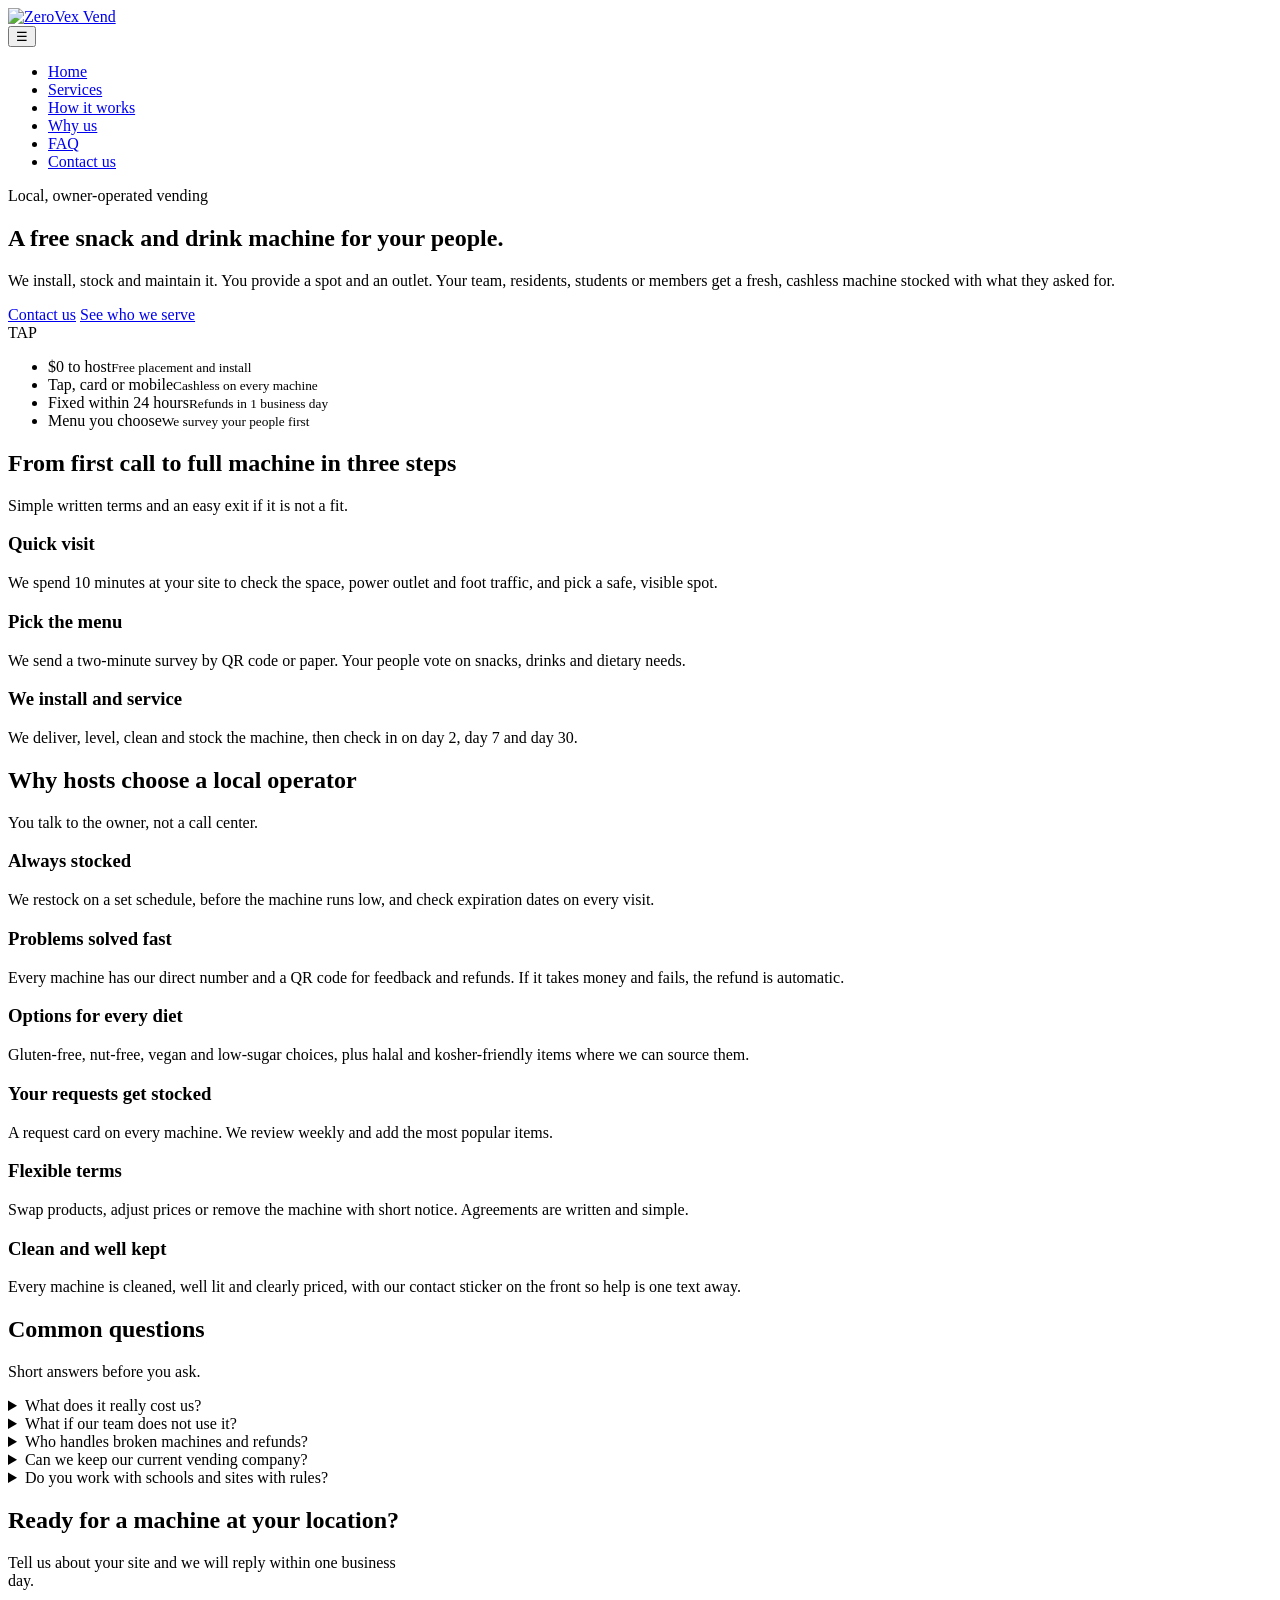
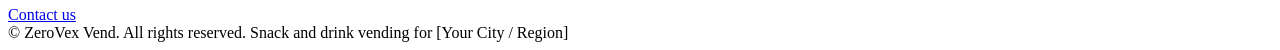
==== index.html @ 3e56f707 "Add files via upload" ====
<!DOCTYPE html>
<html lang="en">
<head>
<meta charset="utf-8">
<meta name="viewport" content="width=device-width, initial-scale=1">
<title>ZeroVex Vend | Free Snack & Drink Vending for Local Businesses</title>
<meta name="description" content="Free, fully managed snack and drink vending machines for apartments, warehouses, construction sites, schools, gyms and offices. Cashless payment, custom menus, 24-hour service response.">
<link rel="preconnect" href="https://fonts.googleapis.com">
<link rel="preconnect" href="https://fonts.gstatic.com" crossorigin>
<link href="https://fonts.googleapis.com/css2?family=Bricolage+Grotesque:opsz,wght@12..96,600;12..96,800&family=DM+Sans:wght@400;500;700&display=swap" rel="stylesheet">
<link rel="icon" href="images/favicon.svg" type="image/svg+xml">
<link rel="icon" href="images/favicon.ico" sizes="48x48">
<link rel="apple-touch-icon" href="images/apple-touch-icon.png">
<meta name="theme-color" content="#0E5C63">
<link rel="stylesheet" href="style.css">
</head>
<body>

<header>
  <div class="wrap nav">
    <a class="logo" href="index.html"><img src="images/logo.svg" alt="ZeroVex Vend" width="139" height="44"></a>
    <nav aria-label="Main">
      <button class="menu-btn" aria-label="Toggle menu" aria-expanded="false" id="mb">&#9776;</button>
      <ul id="nl"><li><a href="index.html" aria-current="page">Home</a></li><li><a href="services.html">Services</a></li><li><a href="index.html#how">How it works</a></li><li><a href="index.html#why">Why us</a></li><li><a href="index.html#faq">FAQ</a></li><li><a class="btn" href="contact.html">Contact us</a></li></ul>
    </nav>
  </div>
</header>

<main id="top">
<section class="hero">
  <div class="wrap grid">
    <div>
      <span class="tag">Local, owner-operated vending</span>
      <h1>A free snack and drink machine for your people.</h1>
      <p>We install, stock and maintain it. You provide a spot and an outlet. Your team, residents, students or members get a fresh, cashless machine stocked with what they asked for.</p>
      <div class="btns">
        <a class="btn" href="contact.html">Contact us</a>
        <a class="btn ghost" href="services.html">See who we serve</a>
      </div>
    </div>
    <div class="machine" role="img" aria-label="Illustration of a vending machine dispensing a snack">
      <div class="top"><b></b><b></b><b></b></div>
      <div class="body">
        <div class="glass">
          <span class="c1"></span><span class="c2"></span><span class="c3"></span><span class="c4"></span>
          <span class="c5"></span><span class="c6"></span><span class="c1 drop"></span><span class="c2"></span>
          <span class="c3"></span><span class="c4"></span><span class="c5"></span><span class="c6"></span>
          <span class="c2"></span><span class="c1"></span><span class="c4"></span><span class="c3"></span>
        </div>
        <div class="panel">
          <div class="screen">TAP</div>
          <div class="reader"></div>
          <div class="keys"><b></b><b></b><b></b><b></b><b></b><b></b></div>
        </div>
      </div>
      <div class="tray"></div>
    </div>
  </div>
</section>

<div class="strip">
  <div class="wrap">
    <ul>
      <li>$0 to host<small>Free placement and install</small></li>
      <li>Tap, card or mobile<small>Cashless on every machine</small></li>
      <li>Fixed within 24 hours<small>Refunds in 1 business day</small></li>
      <li>Menu you choose<small>We survey your people first</small></li>
    </ul>
  </div>
</div>

<section id="how">
  <div class="wrap">
    <h2>From first call to full machine in three steps</h2>
    <p class="lede">Simple written terms and an easy exit if it is not a fit.</p>
    <div class="steps">
      <div class="step"><h3>Quick visit</h3><p>We spend 10 minutes at your site to check the space, power outlet and foot traffic, and pick a safe, visible spot.</p></div>
      <div class="step"><h3>Pick the menu</h3><p>We send a two-minute survey by QR code or paper. Your people vote on snacks, drinks and dietary needs.</p></div>
      <div class="step"><h3>We install and service</h3><p>We deliver, level, clean and stock the machine, then check in on day 2, day 7 and day 30.</p></div>
    </div>
  </div>
</section>

<section class="why" id="why">
  <div class="wrap">
    <h2>Why hosts choose a local operator</h2>
    <p class="lede">You talk to the owner, not a call center.</p>
    <div class="cols">
      <div><h3>Always stocked</h3><p>We restock on a set schedule, before the machine runs low, and check expiration dates on every visit.</p></div>
      <div><h3>Problems solved fast</h3><p>Every machine has our direct number and a QR code for feedback and refunds. If it takes money and fails, the refund is automatic.</p></div>
      <div><h3>Options for every diet</h3><p>Gluten-free, nut-free, vegan and low-sugar choices, plus halal and kosher-friendly items where we can source them.</p></div>
      <div><h3>Your requests get stocked</h3><p>A request card on every machine. We review weekly and add the most popular items.</p></div>
      <div><h3>Flexible terms</h3><p>Swap products, adjust prices or remove the machine with short notice. Agreements are written and simple.</p></div>
      <div><h3>Clean and well kept</h3><p>Every machine is cleaned, well lit and clearly priced, with our contact sticker on the front so help is one text away.</p></div>
    </div>
  </div>
</section>

<section class="faq" id="faq">
  <div class="wrap">
    <h2>Common questions</h2>
    <p class="lede">Short answers before you ask.</p>
    <details><summary>What does it really cost us?</summary><p>Nothing. We provide the machine, installation, stocking and maintenance. You provide a spot and access to power.</p></details>
    <details><summary>What if our team does not use it?</summary><p>That is what the survey is for. We stock what your people asked for, then adjust the menu based on sales and requests. If it is still not working, we remove the machine with short notice.</p></details>
    <details><summary>Who handles broken machines and refunds?</summary><p>We do. Call or text the number on the machine. We respond within 24 hours, and refunds are processed within one business day.</p></details>
    <details><summary>Can we keep our current vending company?</summary><p>Yes. Many hosts add one of our machines for healthy options, cold drinks or coffee alongside their current setup.</p></details>
    <details><summary>Do you work with schools and sites with rules?</summary><p>Yes. We follow your nutrition and vendor guidelines and can support student programs. We also carry the insurance certificate hosts or corporate offices ask for.</p></details>
  </div>
</section>
<section class="cta">
  <div class="wrap">
    <h2>Ready for a machine at your location?</h2>
    <p style="max-width:52ch">Tell us about your site and we will reply within one business day.</p>
    <a class="btn" href="contact.html">Contact us</a>
  </div>
</section>
</main>

<footer>
  <div class="wrap">
    <span>&copy; <span id="yr"></span> ZeroVex Vend. All rights reserved.</span>
    <span>Snack and drink vending for [Your City / Region]</span>
  </div>
</footer>

<script src="script.js"></script>
</body>
</html>
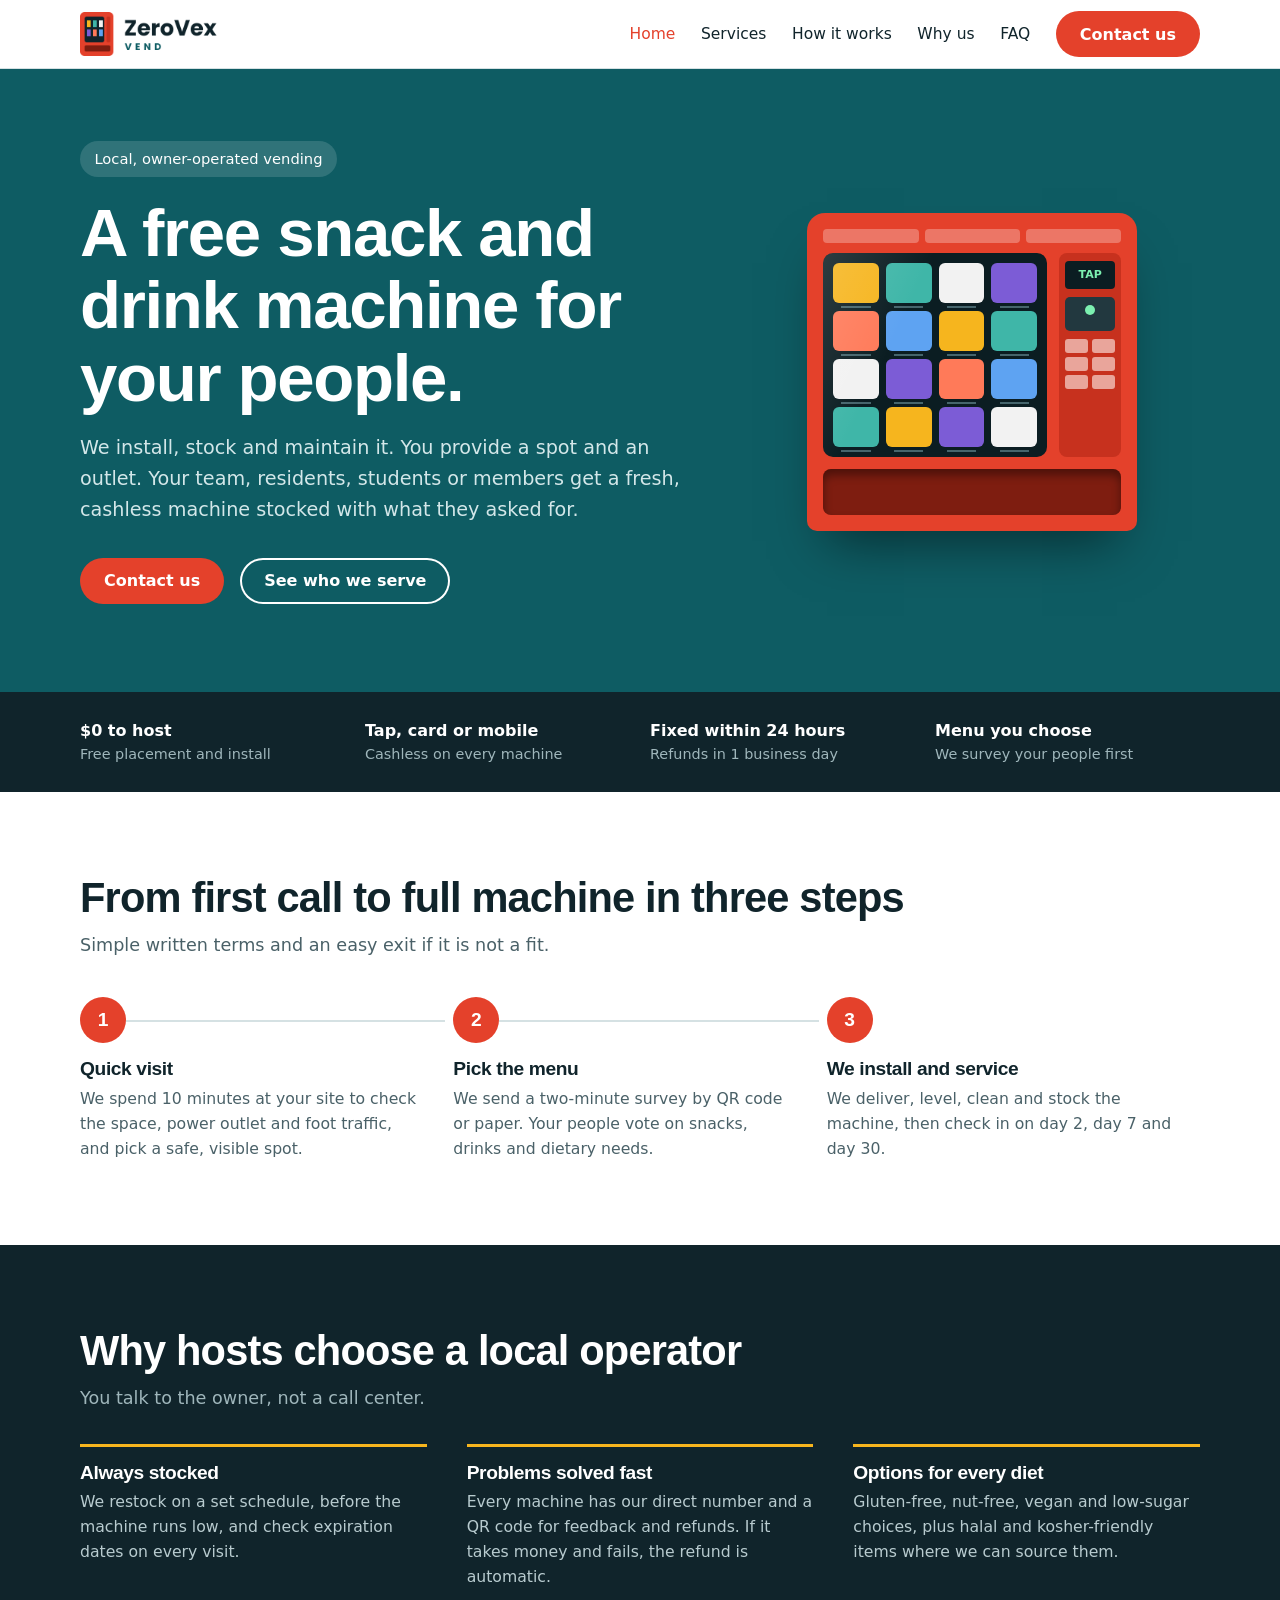
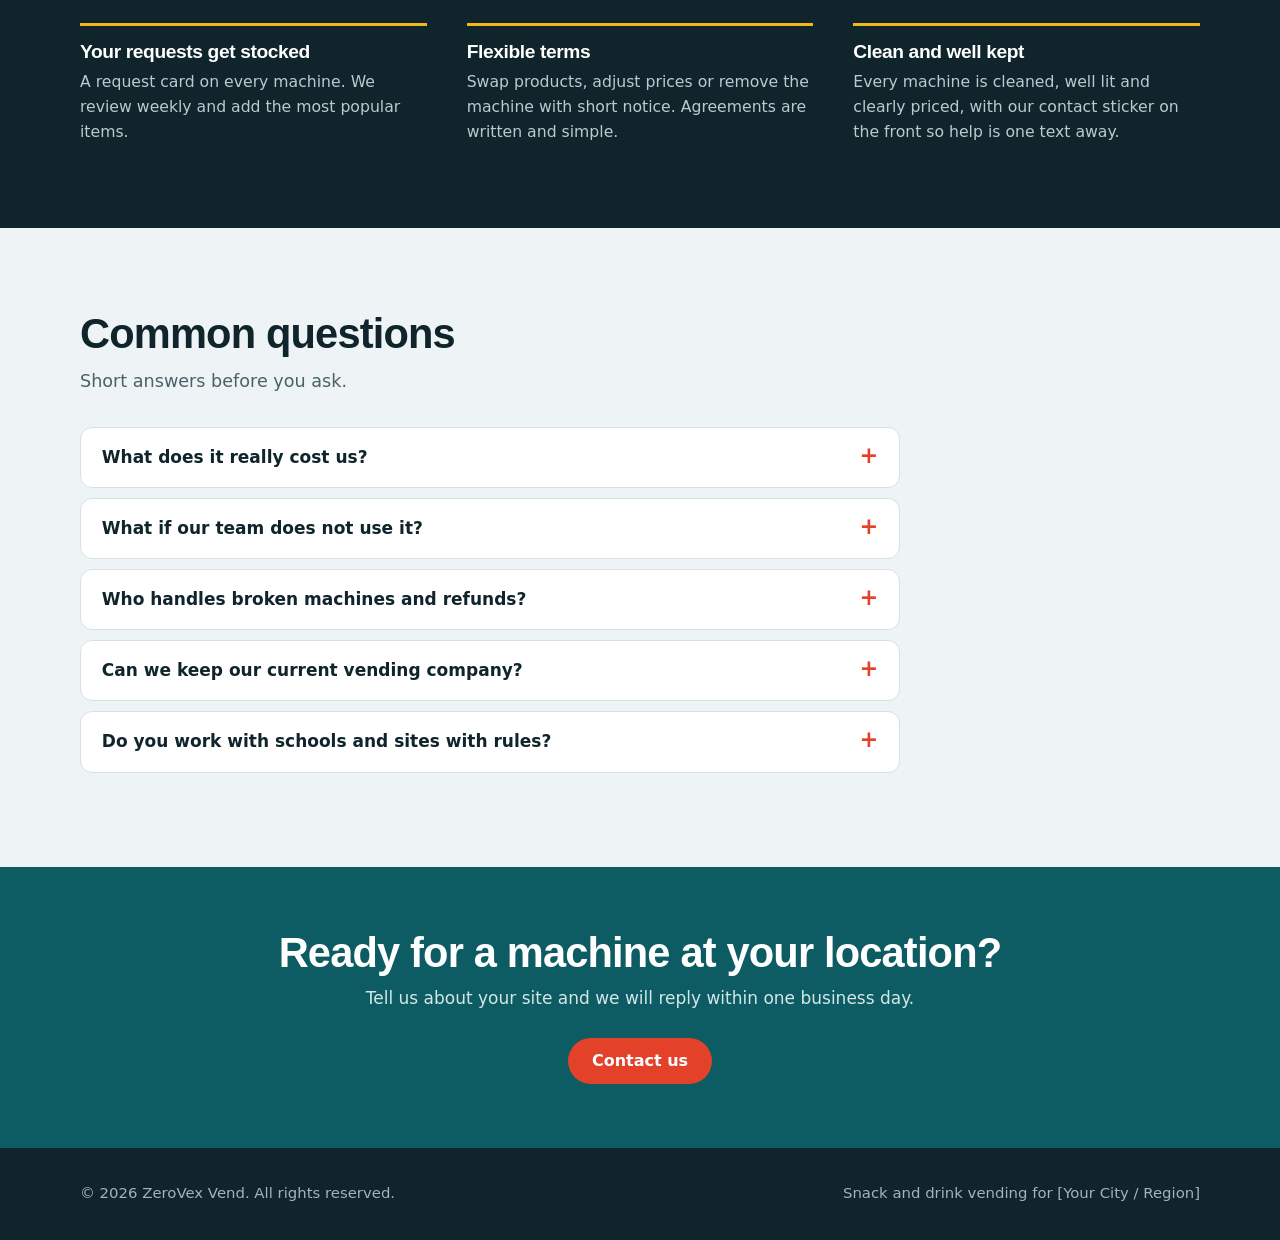
==== commit 595b1055: "Add files via upload" ====
--- a/index.html
+++ b/index.html
@@ -8,17 +8,19 @@
 <link rel="preconnect" href="https://fonts.googleapis.com">
 <link rel="preconnect" href="https://fonts.gstatic.com" crossorigin>
 <link href="https://fonts.googleapis.com/css2?family=Bricolage+Grotesque:opsz,wght@12..96,600;12..96,800&family=DM+Sans:wght@400;500;700&display=swap" rel="stylesheet">
-<link rel="icon" href="images/favicon.svg" type="image/svg+xml">
-<link rel="icon" href="images/favicon.ico" sizes="48x48">
-<link rel="apple-touch-icon" href="images/apple-touch-icon.png">
+<link rel="icon" type="image/png" sizes="16x16" href="assets/favicon/favicon-16.png">
+<link rel="icon" type="image/png" sizes="32x32" href="assets/favicon/favicon-32.png">
+<link rel="icon" type="image/png" sizes="192x192" href="assets/favicon/favicon-192.png">
+<link rel="icon" href="assets/favicon/favicon.ico" sizes="48x48">
+<link rel="apple-touch-icon" href="assets/favicon/apple-touch-icon.png">
 <meta name="theme-color" content="#0E5C63">
-<link rel="stylesheet" href="style.css">
+<link rel="stylesheet" href="assets/css/style.css">
 </head>
 <body>
 
 <header>
   <div class="wrap nav">
-    <a class="logo" href="index.html"><img src="images/logo.svg" alt="ZeroVex Vend" width="139" height="44"></a>
+    <a class="logo" href="index.html"><img src="assets/img/logo.png" alt="ZeroVex Vend" width="138" height="44"></a>
     <nav aria-label="Main">
       <button class="menu-btn" aria-label="Toggle menu" aria-expanded="false" id="mb">&#9776;</button>
       <ul id="nl"><li><a href="index.html" aria-current="page">Home</a></li><li><a href="services.html">Services</a></li><li><a href="index.html#how">How it works</a></li><li><a href="index.html#why">Why us</a></li><li><a href="index.html#faq">FAQ</a></li><li><a class="btn" href="contact.html">Contact us</a></li></ul>
@@ -123,6 +125,6 @@
   </div>
 </footer>
 
-<script src="script.js"></script>
+<script src="assets/js/script.js"></script>
 </body>
 </html>
--- a/assets/css/style.css
+++ b/assets/css/style.css
@@ -0,0 +1,150 @@
+:root{
+  --ink:#10242B; --teal:#0E5C63; --mist:#EEF4F5; --white:#fff;
+  --red:#E4412B; --amber:#F6B51E; --line:#D5E1E3; --muted:#4A6168;
+  --display:'Bricolage Grotesque','Arial Black',Arial,sans-serif;
+  --body:'DM Sans',system-ui,-apple-system,'Segoe UI',Arial,sans-serif;
+}
+*{box-sizing:border-box;margin:0;padding:0}
+html{scroll-behavior:smooth;scroll-padding-top:72px}
+body{font-family:var(--body);color:var(--ink);background:var(--white);line-height:1.6;font-size:17px}
+h1,h2,h3{font-family:var(--display);line-height:1.08;letter-spacing:-.02em}
+h1{font-size:clamp(2.4rem,5.6vw,4.2rem);font-weight:800}
+h2{font-size:clamp(1.8rem,3.6vw,2.6rem);font-weight:800;margin-bottom:.6rem}
+h3{font-size:1.2rem;font-weight:600;margin-bottom:.35rem}
+p{max-width:62ch}
+a{color:inherit}
+:focus-visible{outline:3px solid var(--amber);outline-offset:3px}
+.wrap{width:min(1120px,92%);margin-inline:auto}
+section{padding:84px 0}
+.lede{color:var(--muted);font-size:1.1rem;margin-bottom:2rem}
+
+/* nav */
+header{position:sticky;top:0;z-index:20;background:rgba(255,255,255,.94);backdrop-filter:blur(8px);border-bottom:1px solid var(--line)}
+.nav{display:flex;align-items:center;justify-content:space-between;height:68px}
+.logo{font-family:var(--display);font-weight:800;font-size:1.25rem;text-decoration:none;display:flex;align-items:center;gap:.55rem}
+.logo i{width:24px;height:30px;border-radius:5px;background:var(--red);display:inline-block;position:relative}
+.logo i::after{content:"";position:absolute;inset:5px 5px 11px;background:var(--white);border-radius:2px;opacity:.9}
+nav ul{display:flex;gap:1.6rem;list-style:none;align-items:center}
+nav a{text-decoration:none;font-weight:500;font-size:.97rem}
+nav a:hover{color:var(--red)}
+.btn{display:inline-block;background:var(--red);color:var(--white)!important;padding:.85rem 1.5rem;border-radius:999px;font-weight:700;text-decoration:none;border:0;cursor:pointer;font:700 1rem var(--body);transition:transform .15s,background .15s}
+.btn:hover{background:#c8321e;transform:translateY(-2px)}
+.btn.ghost{background:transparent;color:var(--ink)!important;box-shadow:inset 0 0 0 2px var(--ink)}
+.btn.ghost:hover{background:var(--ink);color:var(--white)!important}
+.menu-btn{display:none;background:none;border:0;font-size:1.6rem;cursor:pointer}
+
+/* hero */
+.hero{background:var(--teal);color:var(--white);padding:72px 0 88px;overflow:hidden}
+.hero .grid{display:grid;grid-template-columns:1.15fr .85fr;gap:48px;align-items:center}
+.hero p{font-size:1.2rem;margin:1.2rem 0 2rem;color:#D3E7E9}
+.hero .btns{display:flex;gap:1rem;flex-wrap:wrap}
+.hero .btn.ghost{color:var(--white)!important;box-shadow:inset 0 0 0 2px var(--white)}
+.hero .btn.ghost:hover{background:var(--white);color:var(--teal)!important}
+.tag{display:inline-block;background:rgba(255,255,255,.14);padding:.4rem .9rem;border-radius:999px;font-size:.92rem;font-weight:500;margin-bottom:1.2rem}
+
+/* machine */
+.machine{width:min(330px,80vw);margin-inline:auto;background:var(--red);border-radius:18px 18px 10px 10px;padding:16px;box-shadow:0 30px 50px -20px rgba(0,0,0,.5);position:relative}
+.machine .top{height:14px;display:flex;gap:6px;margin-bottom:10px}
+.machine .top b{flex:1;background:rgba(255,255,255,.28);border-radius:4px}
+.body{display:grid;grid-template-columns:1fr 62px;gap:12px}
+.glass{background:#0b1d22;border-radius:10px;padding:10px;display:grid;grid-template-columns:repeat(4,1fr);gap:8px 7px;position:relative;overflow:hidden}
+.glass::after{content:"";position:absolute;inset:0;background:linear-gradient(115deg,rgba(255,255,255,.14) 0,transparent 35%);pointer-events:none}
+.glass span{height:40px;border-radius:6px;display:block;position:relative}
+.glass span::after{content:"";position:absolute;left:18%;right:18%;bottom:-5px;height:2px;background:#46656c}
+.c1{background:var(--amber)}.c2{background:#3FB6A8}.c3{background:#F2F2F2}.c4{background:#7C5CD6}.c5{background:#FF7A59}.c6{background:#5EA3F2}
+.glass .drop{animation:drop 7s cubic-bezier(.5,0,.9,.6) infinite;z-index:2}
+.panel{background:#C7311E;border-radius:8px;padding:8px 6px;display:flex;flex-direction:column;gap:8px;align-items:center}
+.screen{width:100%;height:28px;background:#0b1d22;border-radius:4px;color:#7CF0B0;font:700 11px/28px var(--body);text-align:center}
+.reader{width:100%;height:34px;border-radius:5px;background:#22383f;position:relative}
+.reader::after{content:"";position:absolute;top:8px;left:50%;width:10px;height:10px;margin-left:-5px;border-radius:50%;background:#7CF0B0;animation:blink 7s infinite}
+.keys{display:grid;grid-template-columns:1fr 1fr;gap:4px;width:100%}
+.keys b{height:14px;background:#E9A59B;border-radius:3px}
+.tray{margin-top:12px;height:46px;background:#7e1d10;border-radius:8px;box-shadow:inset 0 6px 10px rgba(0,0,0,.4)}
+@keyframes drop{
+  0%,38%{transform:translateY(0);opacity:1;box-shadow:none}
+  45%{box-shadow:0 0 0 3px rgba(255,255,255,.8)}
+  50%{transform:translateY(0)}
+  66%{transform:translateY(172px);opacity:1}
+  74%,90%{transform:translateY(172px);opacity:0}
+  91%{transform:translateY(0);opacity:0}
+  100%{transform:translateY(0);opacity:1}
+}
+@keyframes blink{0%,44%{opacity:.25}50%,60%{opacity:1}66%,100%{opacity:.25}}
+
+/* trust strip */
+.strip{background:var(--ink);color:var(--white);padding:26px 0}
+.strip ul{display:grid;grid-template-columns:repeat(4,1fr);gap:20px;list-style:none}
+.strip li{font-weight:700;font-size:1rem}
+.strip small{display:block;font-weight:400;color:#9FB6BB;font-size:.9rem}
+
+/* serve tabs */
+.serve{background:var(--mist)}
+.tabs{display:flex;flex-wrap:wrap;gap:.6rem;margin-bottom:1.6rem}
+.tab{background:var(--white);border:2px solid var(--line);padding:.65rem 1.2rem;border-radius:999px;font:700 .98rem var(--body);cursor:pointer;color:var(--ink);transition:.15s}
+.tab:hover{border-color:var(--teal)}
+.tab[aria-selected=true]{background:var(--ink);border-color:var(--ink);color:var(--white)}
+.panelbox{background:var(--white);border-radius:18px;padding:34px;display:grid;grid-template-columns:1fr 1fr;gap:34px;border:1px solid var(--line);animation:swap .35s ease}
+@keyframes swap{from{opacity:0;transform:translateY(8px)}to{opacity:1;transform:none}}
+.panelbox ul{list-style:none;display:flex;flex-wrap:wrap;gap:.5rem;margin-top:.8rem}
+.panelbox li{background:var(--mist);padding:.35rem .85rem;border-radius:999px;font-size:.95rem}
+.panelbox h4{font:700 .95rem var(--body);color:var(--teal);margin-top:1.2rem}
+.panelbox p+p{margin-top:.6rem}
+
+/* steps */
+.steps{display:grid;grid-template-columns:repeat(3,1fr);gap:0;margin-top:2.4rem;counter-reset:s}
+.step{padding:0 28px 0 0;position:relative}
+.step::before{counter-increment:s;content:counter(s);display:grid;place-items:center;width:46px;height:46px;border-radius:50%;background:var(--red);color:var(--white);font:800 1.2rem var(--display);margin-bottom:1rem;position:relative;z-index:1}
+.step::after{content:"";position:absolute;top:23px;left:46px;right:8px;height:2px;background:var(--line)}
+.step:last-child::after{display:none}
+.step p{color:var(--muted);font-size:.98rem}
+
+/* why */
+.why{background:var(--ink);color:var(--white)}
+.why .lede{color:#9FB6BB}
+.cols{display:grid;grid-template-columns:repeat(3,1fr);gap:34px 40px;margin-top:2rem}
+.cols div{border-top:3px solid var(--amber);padding-top:1rem}
+.cols p{color:#B8CBCF;font-size:.98rem}
+
+/* contact */
+.contact .grid{display:grid;grid-template-columns:.9fr 1.1fr;gap:56px}
+.contact{min-height:70vh}
+form{display:grid;gap:14px}
+label{font-weight:700;font-size:.92rem;display:grid;gap:6px}
+input,select,textarea{font:400 1rem var(--body);padding:.8rem .95rem;border:2px solid var(--line);border-radius:10px;background:var(--white);color:var(--ink);width:100%}
+input:focus,select:focus,textarea:focus{border-color:var(--teal);outline:none}
+.two{display:grid;grid-template-columns:1fr 1fr;gap:14px}
+.direct{margin-top:1.6rem;display:grid;gap:.4rem}
+.direct a{font-weight:700;text-decoration:none;color:var(--teal)}
+.note{font-size:.88rem;color:var(--muted)}
+
+/* faq */
+.faq{background:var(--mist)}
+details{background:var(--white);border:1px solid var(--line);border-radius:12px;padding:1rem 1.3rem;margin-bottom:10px;max-width:820px}
+summary{font-weight:700;cursor:pointer;list-style:none;display:flex;justify-content:space-between;gap:1rem}
+summary::after{content:"+";font-size:1.4rem;line-height:1;color:var(--red);transition:transform .2s}
+details[open] summary::after{transform:rotate(45deg)}
+details p{margin-top:.6rem;color:var(--muted)}
+
+footer{background:var(--ink);color:#9FB6BB;padding:34px 0;font-size:.93rem}
+footer .wrap{display:flex;justify-content:space-between;flex-wrap:wrap;gap:1rem}
+
+@media(max-width:860px){
+  .hero .grid,.panelbox,.contact .grid{grid-template-columns:1fr}
+  .strip ul{grid-template-columns:1fr 1fr}
+  .steps,.cols{grid-template-columns:1fr}
+  .step{padding-bottom:24px}.step::after{display:none}
+  nav ul{display:none;position:absolute;top:68px;left:0;right:0;background:var(--white);flex-direction:column;padding:1.2rem;border-bottom:1px solid var(--line);align-items:flex-start}
+  nav ul.open{display:flex}
+  .menu-btn{display:block}
+  section{padding:60px 0}
+  .two{grid-template-columns:1fr}
+}
+@media(prefers-reduced-motion:reduce){
+  *{animation:none!important;transition:none!important;scroll-behavior:auto!important}
+}
+nav a[aria-current=page]{color:var(--red)}
+.ph{font-size:clamp(2rem,4vw,3rem);font-weight:800;margin-bottom:.6rem}
+.cta{background:var(--teal);color:var(--white);text-align:center;padding:64px 0}
+.cta p{margin:.6rem auto 1.6rem;color:#D3E7E9}
+
+.logo img{height:44px;width:auto;display:block}
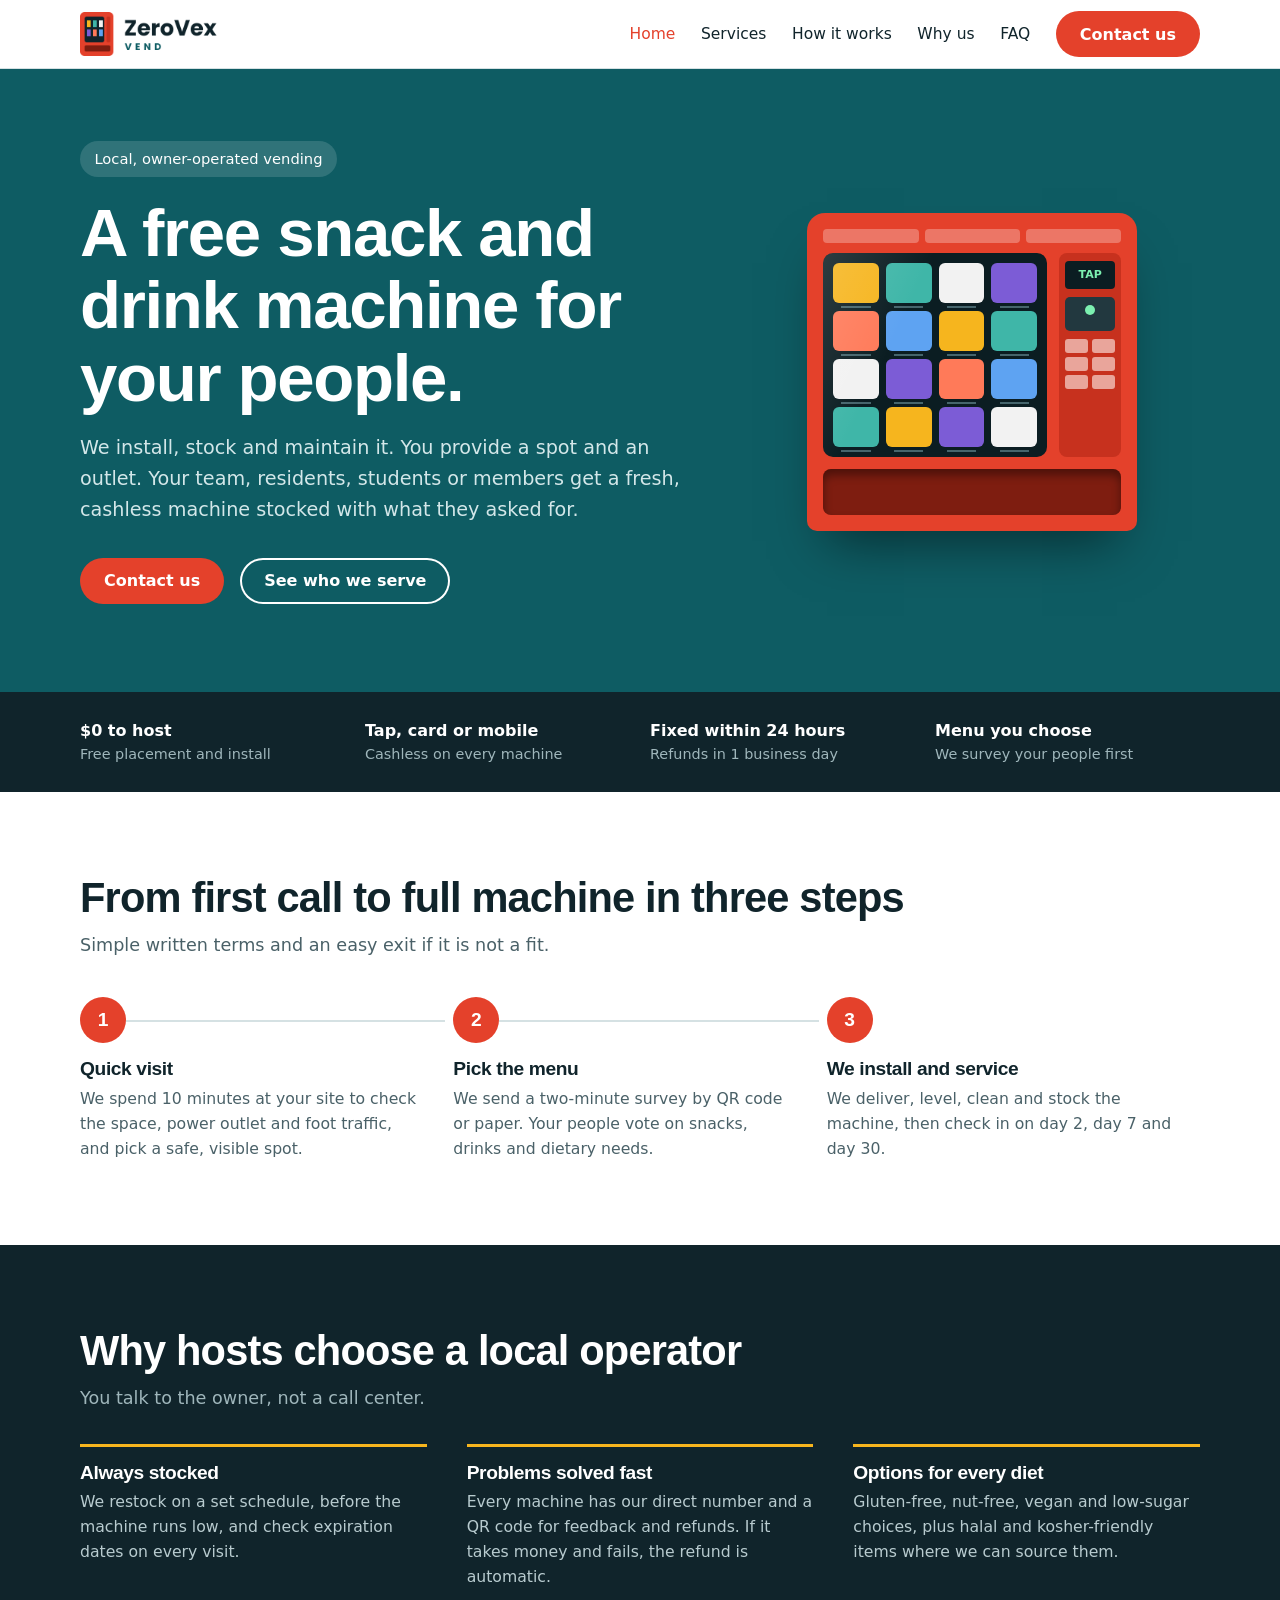
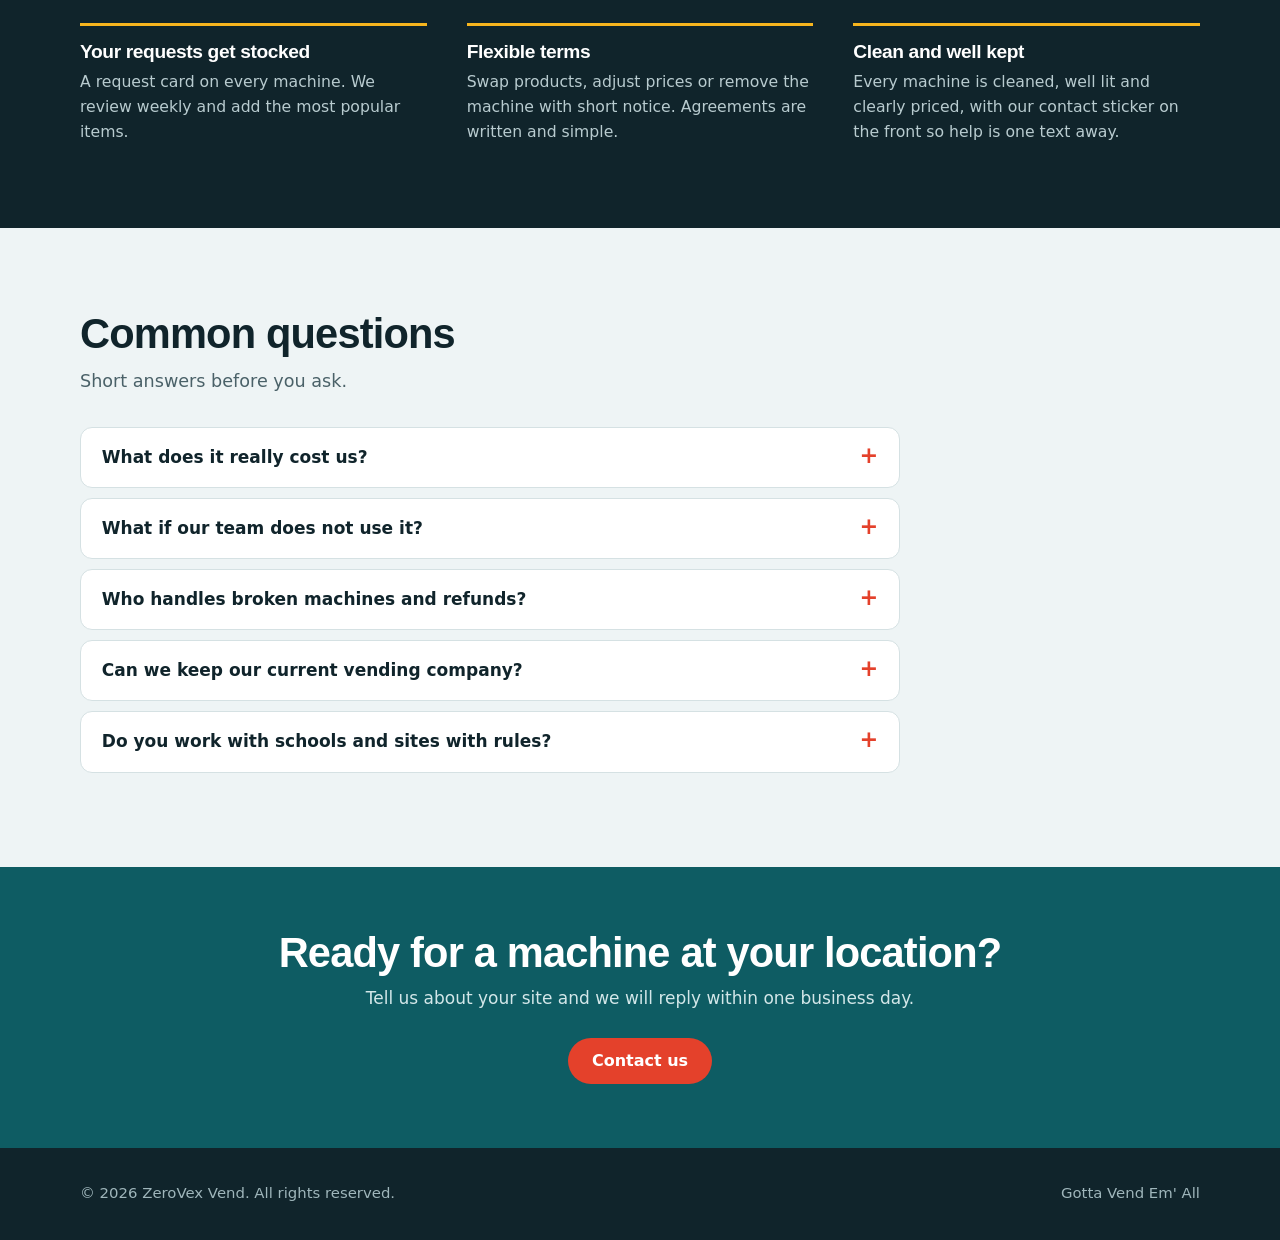
==== commit 6c34f79b: "Update footer text for vending service" ====
--- a/index.html
+++ b/index.html
@@ -121,7 +121,7 @@
 <footer>
   <div class="wrap">
     <span>&copy; <span id="yr"></span> ZeroVex Vend. All rights reserved.</span>
-    <span>Snack and drink vending for [Your City / Region]</span>
+    <span>Gotta Vend Em' All</span>
   </div>
 </footer>
 
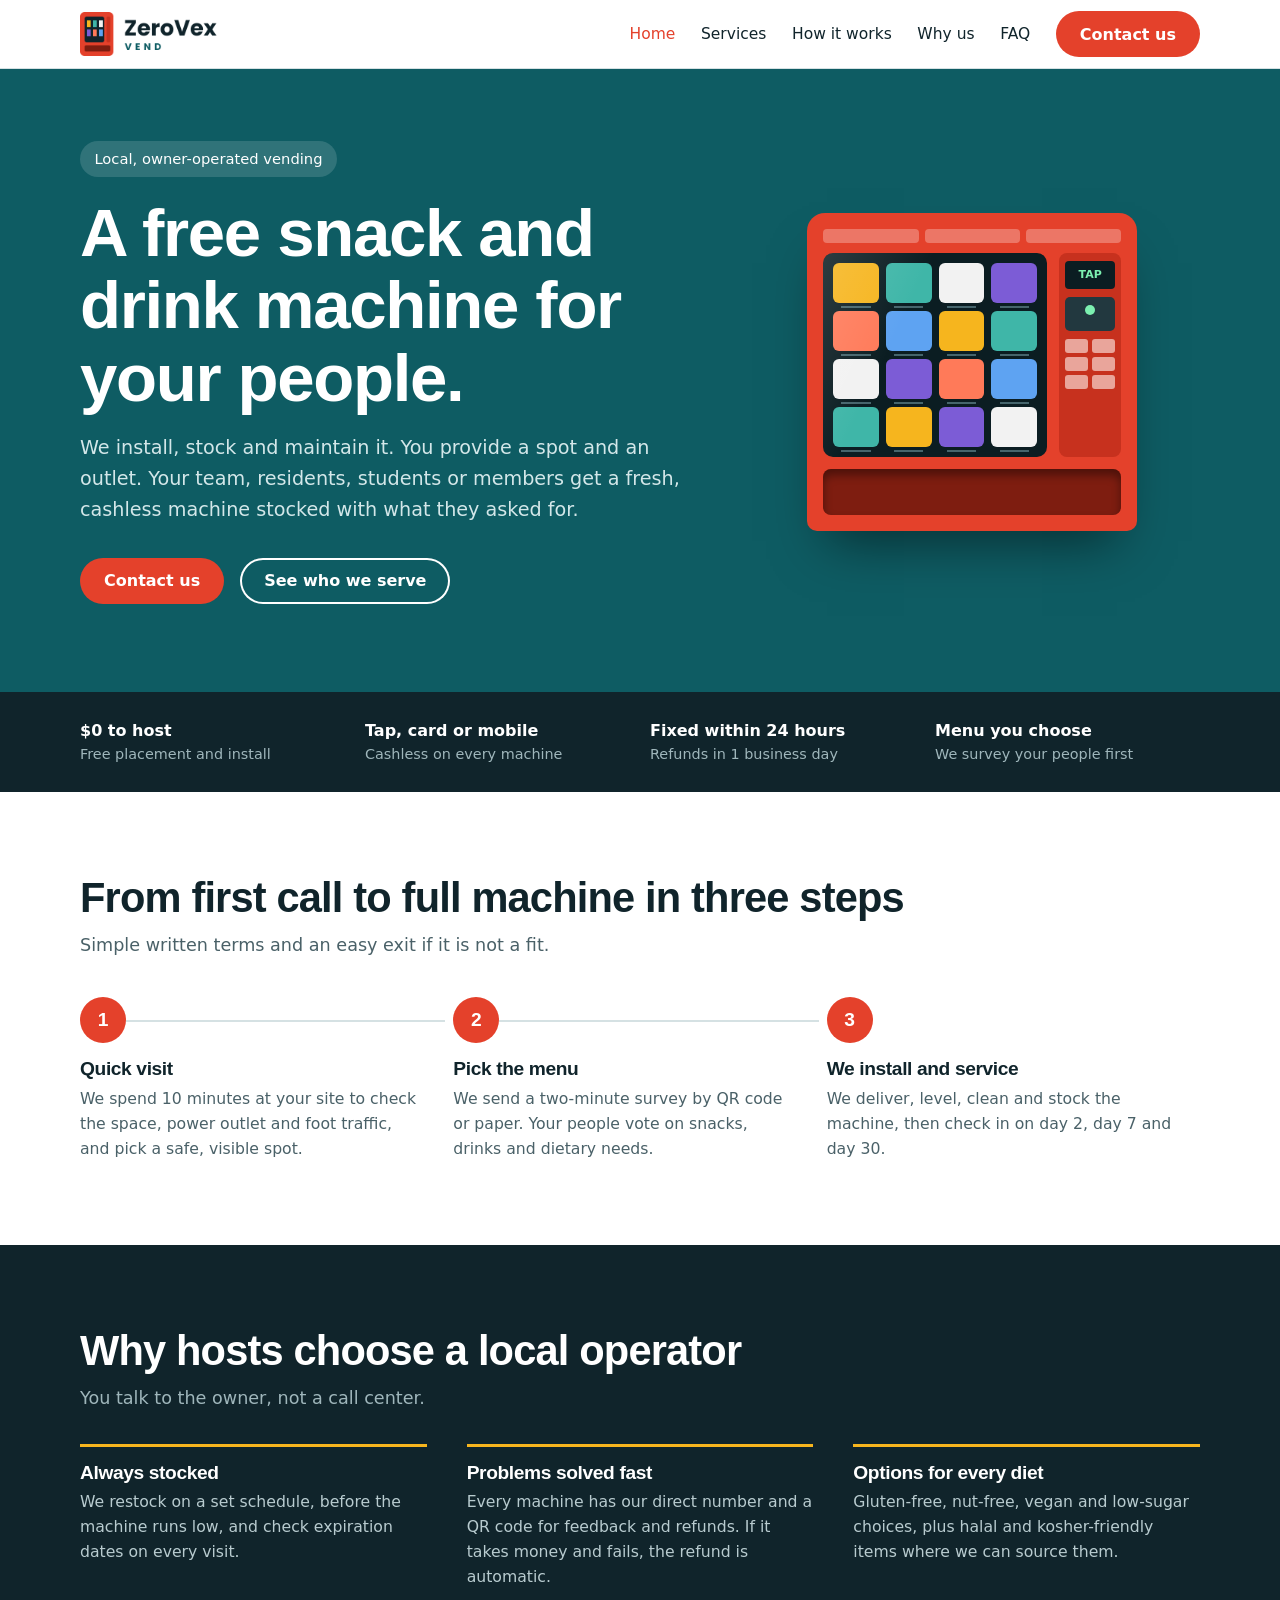
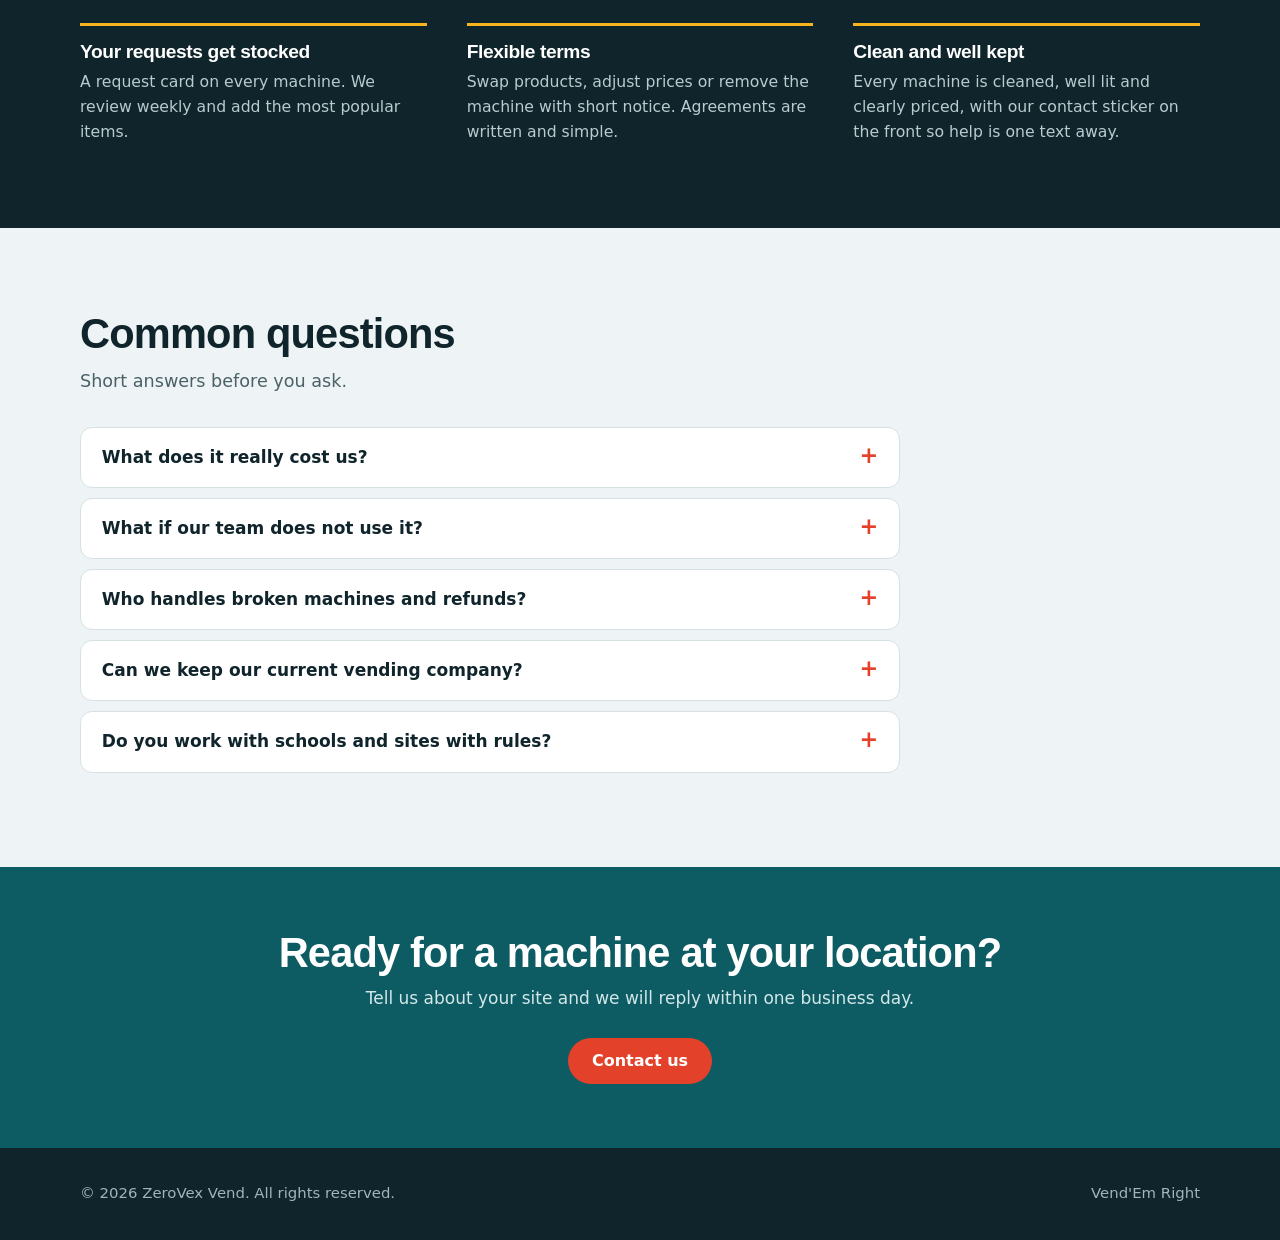
==== commit d14f37a9: "Update footer text from 'Gotta Vend Em' to 'Vend'Em Right'" ====
--- a/index.html
+++ b/index.html
@@ -121,7 +121,7 @@
 <footer>
   <div class="wrap">
     <span>&copy; <span id="yr"></span> ZeroVex Vend. All rights reserved.</span>
-    <span>Gotta Vend Em' All</span>
+    <span>Vend'Em Right</span>
   </div>
 </footer>
 
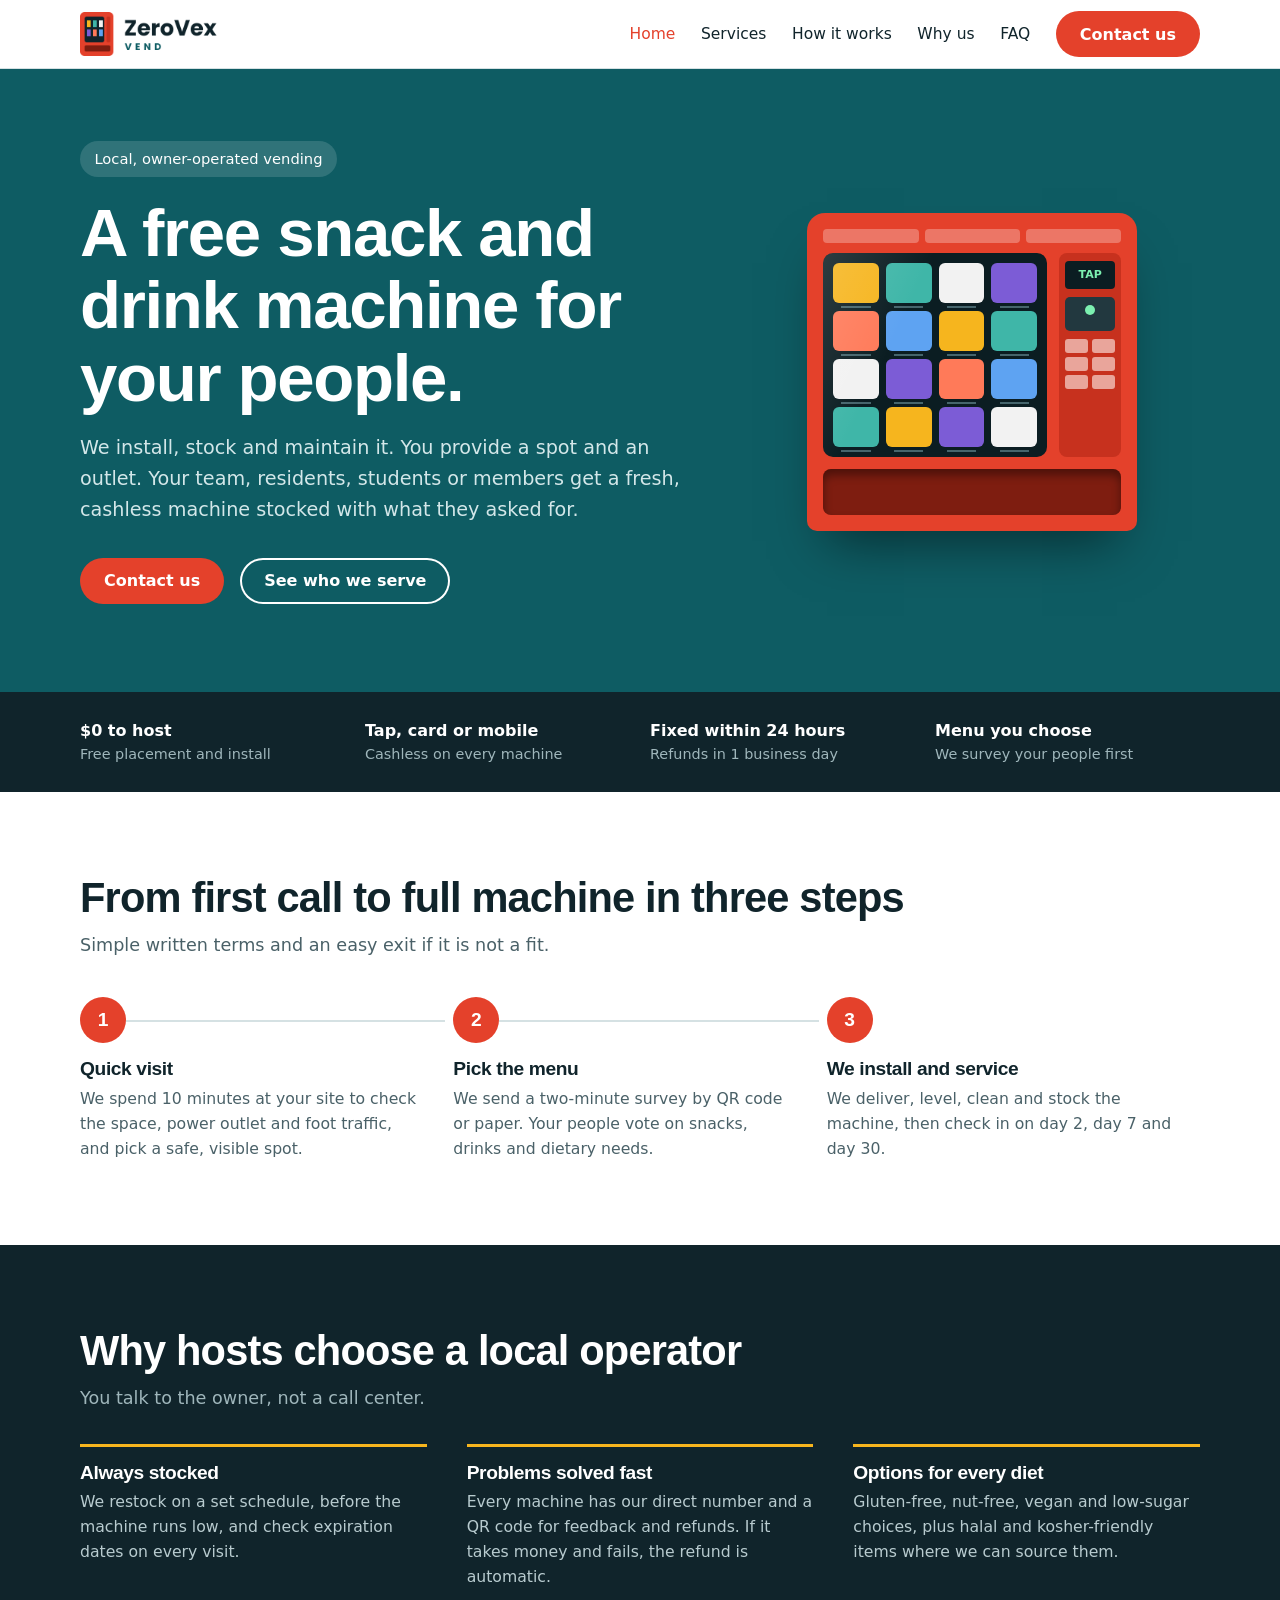
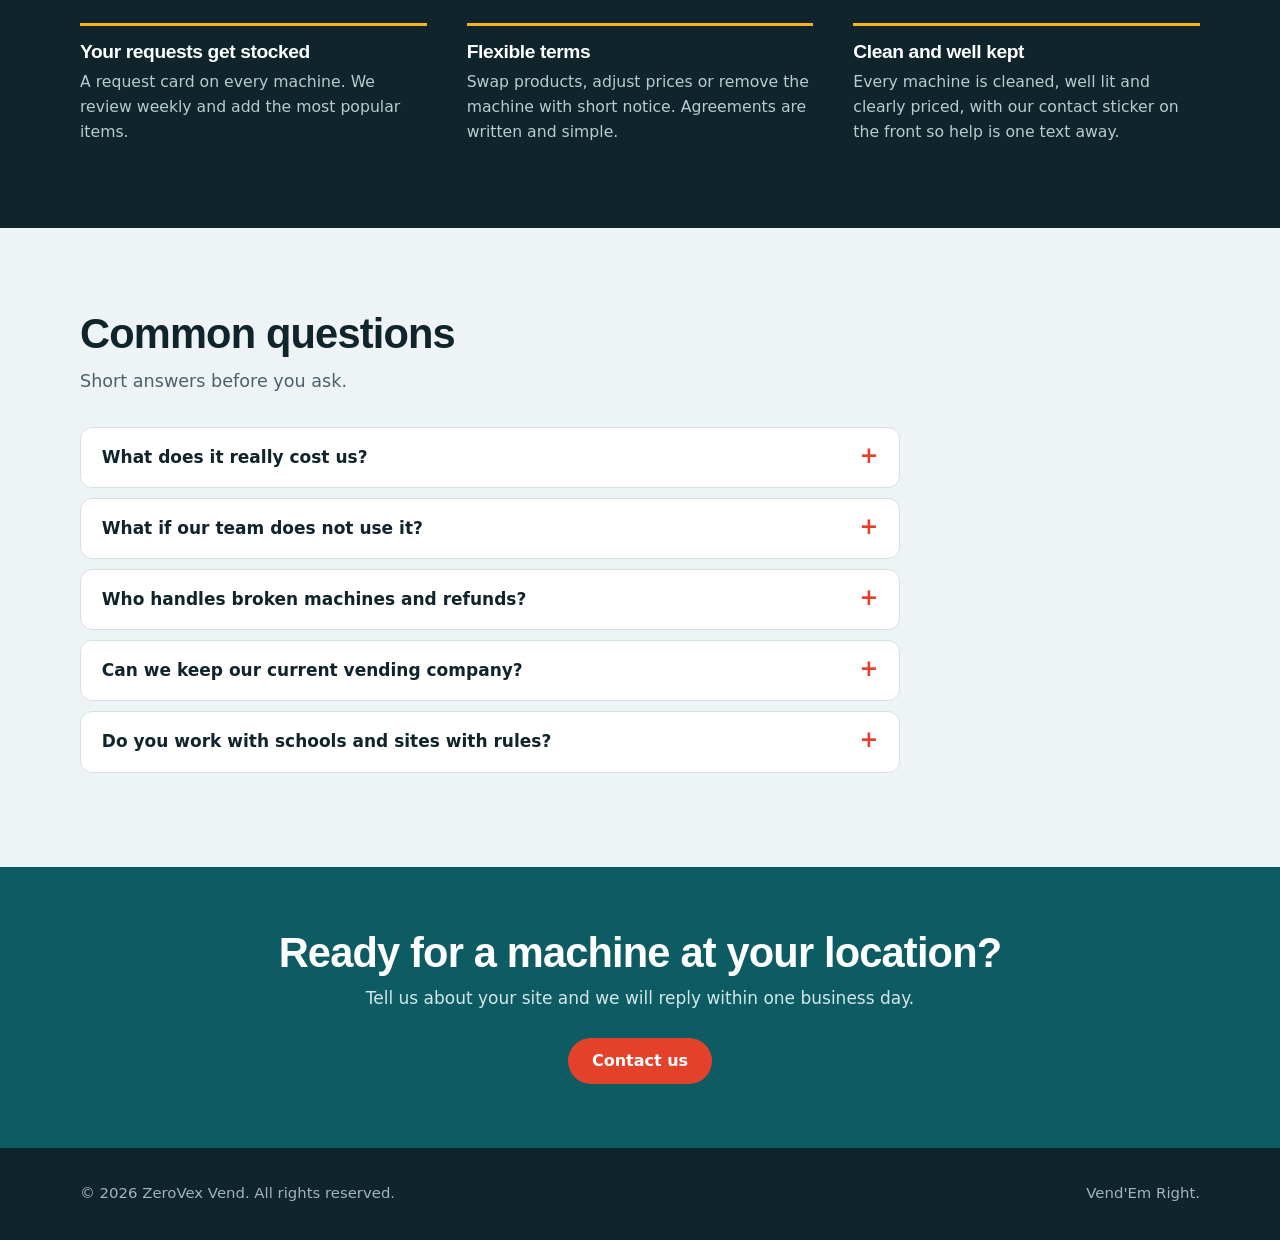
==== commit 02476708: "Fix footer text by adding a period" ====
--- a/index.html
+++ b/index.html
@@ -121,7 +121,7 @@
 <footer>
   <div class="wrap">
     <span>&copy; <span id="yr"></span> ZeroVex Vend. All rights reserved.</span>
-    <span>Vend'Em Right</span>
+    <span>Vend'Em Right.</span>
   </div>
 </footer>
 
